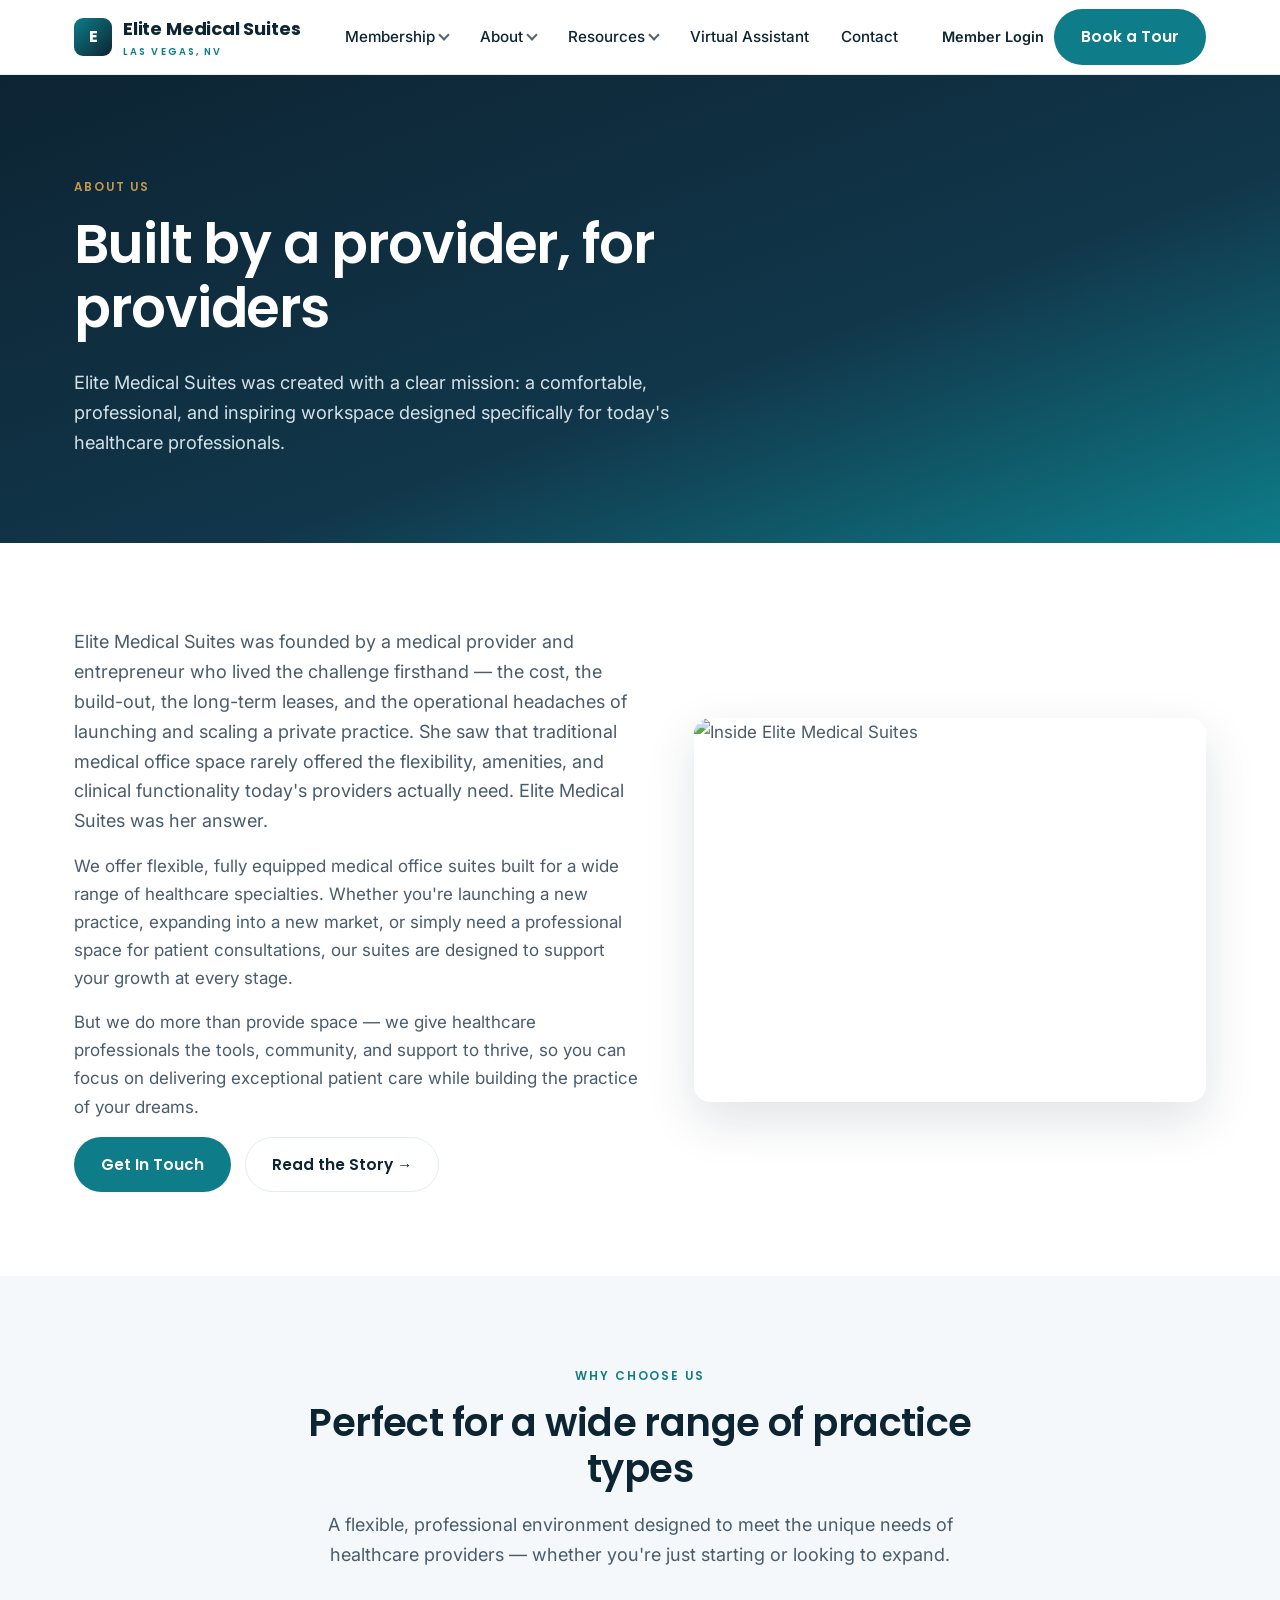
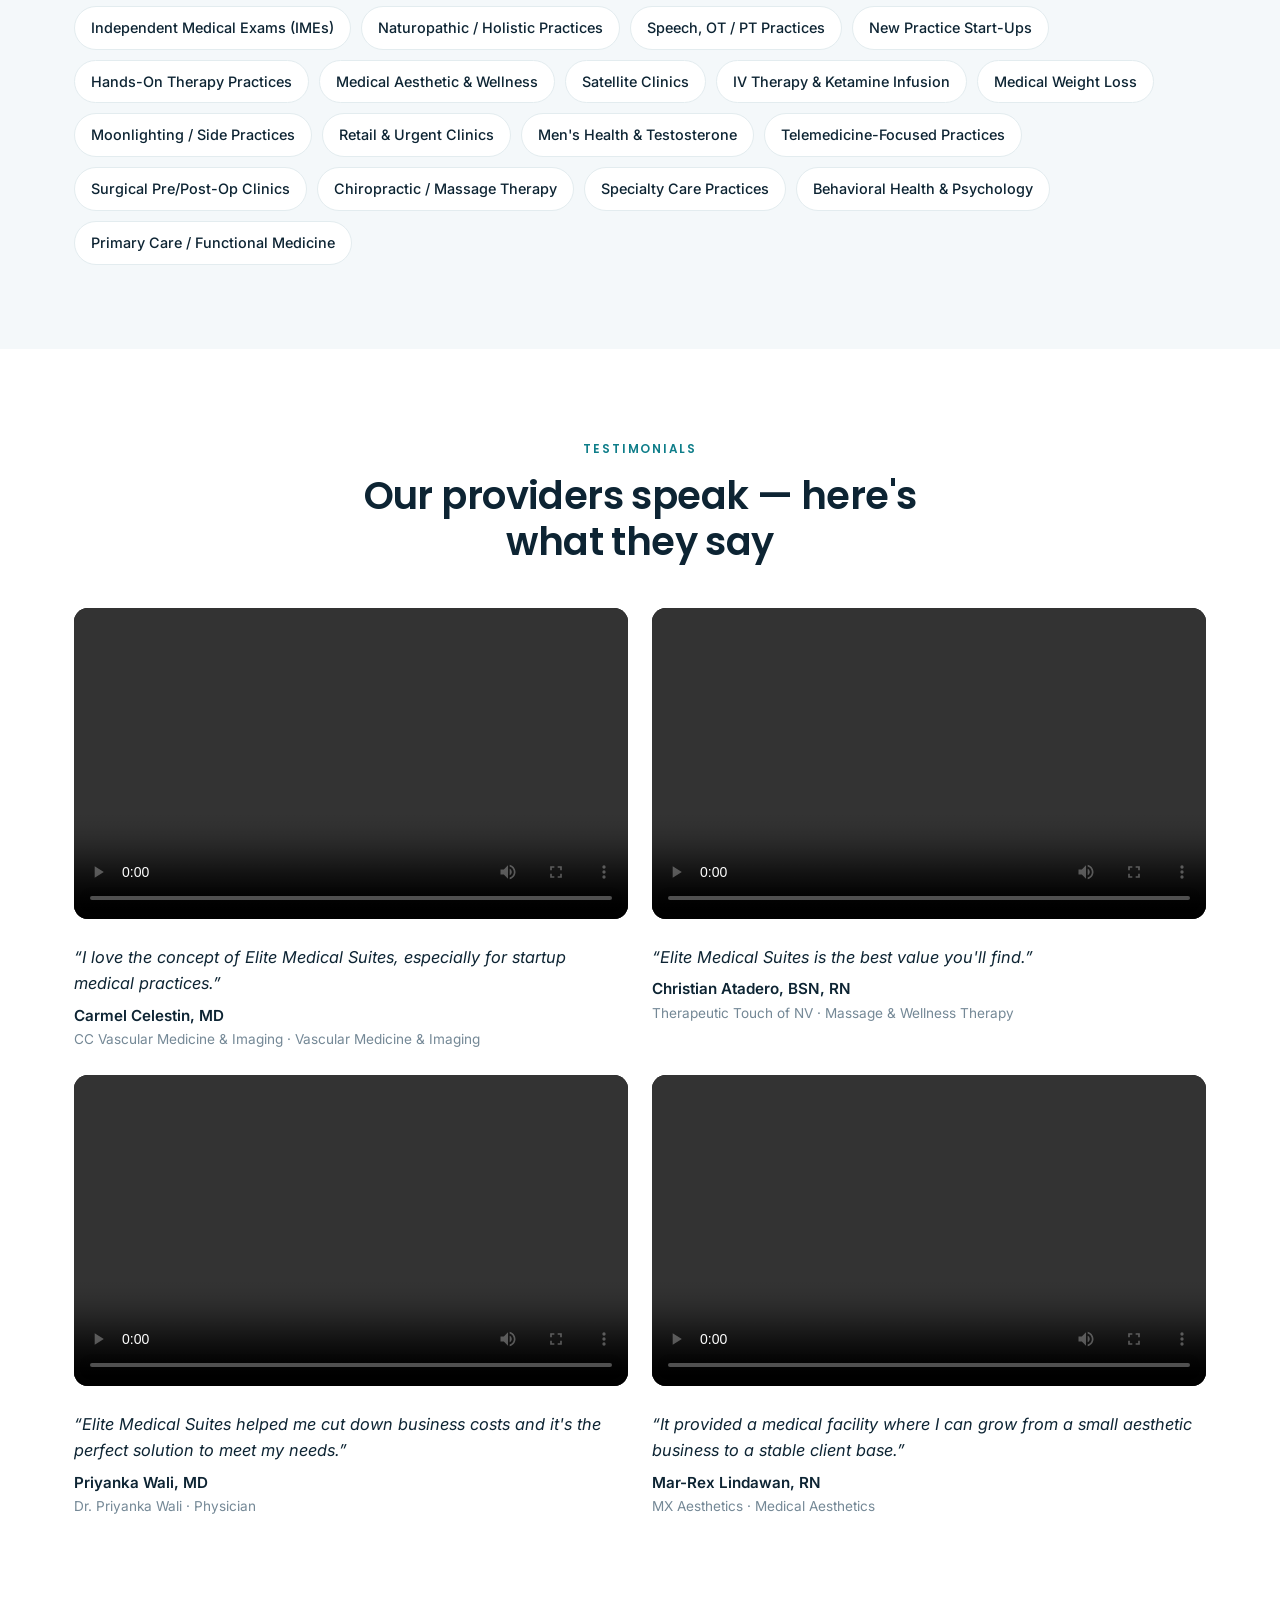
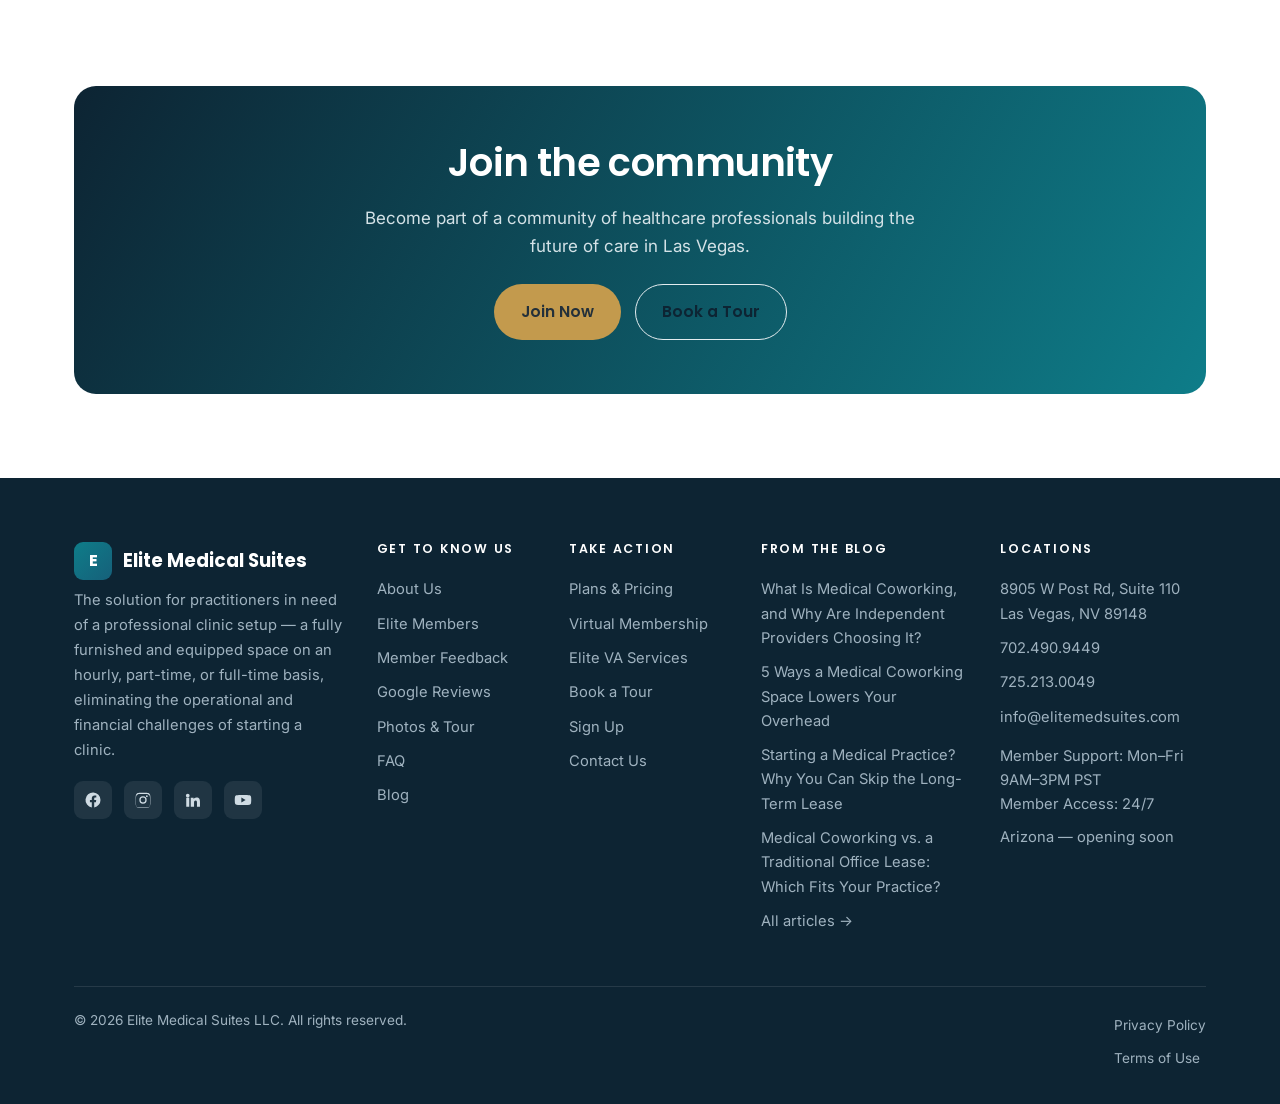
==== about.html @ 9beeb25d "Add files via upload" ====
<!doctype html>
<html lang="en">
<head>
<meta charset="utf-8">
<meta name="viewport" content="width=device-width, initial-scale=1">
<title>About Us — Flexible Medical Office Space in Las Vegas | Elite Medical Suites</title>
<meta name="description" content="Founded by a medical provider, Elite Medical Suites is Nevada&#x27;s first medical coworking space — flexible, fully equipped suites empowering healthcare professionals in Las Vegas.">
<meta name="robots" content="index, follow">
<meta property="og:title" content="About Us — Flexible Medical Office Space in Las Vegas | Elite Medical Suites">
<meta property="og:description" content="Founded by a medical provider, Elite Medical Suites is Nevada&#x27;s first medical coworking space — flexible, fully equipped suites empowering healthcare professionals in Las Vegas.">
<meta property="og:image" content="https://elitemedsuites.com/wp-content/uploads/2024/10/6.jpg">
<meta property="og:type" content="website">
<link rel="preconnect" href="https://fonts.googleapis.com">
<link rel="preconnect" href="https://fonts.gstatic.com" crossorigin>
<link href="https://fonts.googleapis.com/css2?family=Inter:wght@400;500;600&family=Poppins:wght@500;600;700&display=swap" rel="stylesheet">
<link rel="stylesheet" href="styles.css">
</head>
<body>

<header class="site">
 <div class="wrap nav">
  <a class="brand" href="index.html"><span class="mark">E</span><span>Elite Medical Suites<small>LAS VEGAS, NV</small></span></a>
  <ul class="menu">
   <li><span>Membership</span><div class="drop">
     <a href="pricing.html">Plans &amp; Pricing</a><a href="index.html#amenities">Amenities</a>
     <a href="index.html#rooms">Rooms</a><a href="gallery.html">Photos &amp; Tour</a>
     <a href="virtual-membership.html">Virtual Membership</a></div></li>
   <li><span>About</span><div class="drop">
     <a href="about.html">About Us</a><a href="members.html">Elite Members</a>
     <a href="reviews.html">Member Feedback</a><a href="google-reviews.html">Google Reviews</a></div></li>
   <li><span>Resources</span><div class="drop">
     <a href="faq.html">FAQ</a><a href="blog.html">Blog</a></div></li>
   <li><a href="va-services.html">Virtual Assistant</a></li>
   <li><a href="contact.html">Contact</a></li>
  </ul>
  <div class="nav-cta">
   <a class="login" href="https://18404elite.yardikube.com/member/content/login">Member Login</a>
   <a class="btn btn-primary" href="https://calendly.com/elitemedsuites-info/self-guided-tour">Book a Tour</a>
   <button class="burger" aria-label="Menu" onclick="document.getElementById('m').classList.toggle('open')"><span></span><span></span><span></span></button>
  </div>
 </div>
 <div class="mobile wrap" id="m">
  <div class="grp">Membership</div>
  <a href="pricing.html">Plans &amp; Pricing</a><a href="gallery.html">Photos &amp; Tour</a><a href="virtual-membership.html">Virtual Membership</a>
  <div class="grp">About</div>
  <a href="about.html">About Us</a><a href="members.html">Elite Members</a><a href="reviews.html">Member Feedback</a><a href="google-reviews.html">Google Reviews</a>
  <div class="grp">Resources</div>
  <a href="faq.html">FAQ</a><a href="blog.html">Blog</a><a href="va-services.html">Virtual Assistant</a><a href="contact.html">Contact</a>
  <a href="https://18404elite.yardikube.com/member/content/login">Member Login</a>
  <a class="btn btn-primary" href="https://calendly.com/elitemedsuites-info/self-guided-tour">Book a Tour</a>
 </div>
</header>

<main>
<section class="phead"><div class="wrap"><span class="eyebrow">About Us</span><h1>Built by a provider, for providers</h1><p>Elite Medical Suites was created with a clear mission: a comfortable, professional, and inspiring workspace designed specifically for today's healthcare professionals.</p></div></section>
<section class="sec"><div class="wrap split">
 <div>
  <p class="lead">Elite Medical Suites was founded by a medical provider and entrepreneur who lived the challenge firsthand — the cost, the build-out, the long-term leases, and the operational headaches of launching and scaling a private practice. She saw that traditional medical office space rarely offered the flexibility, amenities, and clinical functionality today's providers actually need. Elite Medical Suites was her answer.</p>
  <p>We offer flexible, fully equipped medical office suites built for a wide range of healthcare specialties. Whether you're launching a new practice, expanding into a new market, or simply need a professional space for patient consultations, our suites are designed to support your growth at every stage.</p>
  <p>But we do more than provide space — we give healthcare professionals the tools, community, and support to thrive, so you can focus on delivering exceptional patient care while building the practice of your dreams.</p>
  <div class="btns"><a class="btn btn-primary" href="contact.html">Get In Touch</a><a class="btn btn-ghost" href="blog.html">Read the Story →</a></div>
 </div>
 <img class="media" src="https://elitemedsuites.com/wp-content/uploads/2024/10/3.jpg" alt="Inside Elite Medical Suites">
</div></section>
<section class="sec soft"><div class="wrap">
 <div class="center" style="max-width:680px;margin:0 auto 36px">
  <span class="eyebrow">Why Choose Us</span>
  <h2>Perfect for a wide range of practice types</h2>
  <p class="lead">A flexible, professional environment designed to meet the unique needs of healthcare providers — whether you're just starting or looking to expand.</p>
 </div>
 <div class="taggrid"><div class="t">Independent Medical Exams (IMEs)</div><div class="t">Naturopathic / Holistic Practices</div><div class="t">Speech, OT / PT Practices</div><div class="t">New Practice Start-Ups</div><div class="t">Hands-On Therapy Practices</div><div class="t">Medical Aesthetic & Wellness</div><div class="t">Satellite Clinics</div><div class="t">IV Therapy & Ketamine Infusion</div><div class="t">Medical Weight Loss</div><div class="t">Moonlighting / Side Practices</div><div class="t">Retail & Urgent Clinics</div><div class="t">Men's Health & Testosterone</div><div class="t">Telemedicine-Focused Practices</div><div class="t">Surgical Pre/Post-Op Clinics</div><div class="t">Chiropractic / Massage Therapy</div><div class="t">Specialty Care Practices</div><div class="t">Behavioral Health & Psychology</div><div class="t">Primary Care / Functional Medicine</div></div>
</div></section>
<section class="sec"><div class="wrap">
 <div class="center" style="max-width:640px;margin:0 auto 44px"><span class="eyebrow">Testimonials</span><h2>Our providers speak — here's what they say</h2></div>
 <div class="vids"><div class="vid"><video controls preload="metadata" src="https://elitemedsuites.com/wp-content/uploads/2024/10/VEGAS-VASCULAR-MEDICINEx-EMS-WEBSITE.mp4#t=2"></video><p class="q">“I love the concept of Elite Medical Suites, especially for startup medical practices.”</p><div class="who">Carmel Celestin, MD</div><div class="role">CC Vascular Medicine & Imaging · Vascular Medicine & Imaging</div></div><div class="vid"><video controls preload="metadata" src="https://elitemedsuites.com/wp-content/uploads/2024/10/THERAPEUTIC-TOUCH-OF-NEVADA-X-EMS-WEBSITE.mp4#t=2"></video><p class="q">“Elite Medical Suites is the best value you'll find.”</p><div class="who">Christian Atadero, BSN, RN</div><div class="role">Therapeutic Touch of NV · Massage & Wellness Therapy</div></div><div class="vid"><video controls preload="metadata" src="https://elitemedsuites.com/wp-content/uploads/2024/10/PRIYANKA-WALI-x-EMS-WEBSITE.mp4#t=2"></video><p class="q">“Elite Medical Suites helped me cut down business costs and it's the perfect solution to meet my needs.”</p><div class="who">Priyanka Wali, MD</div><div class="role">Dr. Priyanka Wali · Physician</div></div><div class="vid"><video controls preload="metadata" src="https://elitemedsuites.com/wp-content/uploads/2024/10/MX-AESTHETICS-x-EMS_WEBSITE.mp4#t=2"></video><p class="q">“It provided a medical facility where I can grow from a small aesthetic business to a stable client base.”</p><div class="who">Mar-Rex Lindawan, RN</div><div class="role">MX Aesthetics · Medical Aesthetics</div></div></div>
</div></section>
<section class="sec"><div class="wrap"><div class="ctaband"><h2>Join the community</h2><p>Become part of a community of healthcare professionals building the future of care in Las Vegas.</p><div class="btns" style="justify-content:center"><a class="btn btn-gold" href="https://18404elite.yardikube.com/kubecc/content/#/app/acquireamembership?companyid=226">Join Now</a><a class="btn btn-ghost" href="https://calendly.com/elitemedsuites-info/self-guided-tour">Book a Tour</a></div></div></div></section>

</main>

<footer class="site">
 <div class="wrap">
  <div class="fgrid">
   <div>
    <div class="fbrand"><span class="mark">E</span> Elite Medical Suites</div>
    <p class="blurb">The solution for practitioners in need of a professional clinic setup — a fully furnished and equipped space on an hourly, part-time, or full-time basis, eliminating the operational and financial challenges of starting a clinic.</p>
    <div class="social">
     <a href="https://www.facebook.com/elitemedsuites" aria-label="Facebook"><svg viewBox="0 0 24 24"><path d="M22 12a10 10 0 1 0-11.6 9.9v-7H7.9V12h2.5V9.8c0-2.5 1.5-3.9 3.8-3.9 1.1 0 2.2.2 2.2.2v2.5h-1.2c-1.2 0-1.6.8-1.6 1.5V12h2.7l-.4 2.9h-2.3v7A10 10 0 0 0 22 12z"/></svg></a>
     <a href="https://www.instagram.com/elitemedsuites/?hl=en" aria-label="Instagram"><svg viewBox="0 0 24 24"><path d="M12 2.2c3.2 0 3.6 0 4.9.1 1.2.1 1.8.3 2.2.4.6.2 1 .5 1.4.9.4.4.7.8.9 1.4.1.4.3 1 .4 2.2.1 1.3.1 1.7.1 4.9s0 3.6-.1 4.9c-.1 1.2-.3 1.8-.4 2.2-.2.6-.5 1-.9 1.4-.4.4-.8.7-1.4.9-.4.1-1 .3-2.2.4-1.3.1-1.7.1-4.9.1s-3.6 0-4.9-.1c-1.2-.1-1.8-.3-2.2-.4-.6-.2-1-.5-1.4-.9-.4-.4-.7-.8-.9-1.4-.1-.4-.3-1-.4-2.2C2.2 15.6 2.2 15.2 2.2 12s0-3.6.1-4.9c.1-1.2.3-1.8.4-2.2.2-.6.5-1 .9-1.4.4-.4.8-.7 1.4-.9.4-.1 1-.3 2.2-.4C8.4 2.2 8.8 2.2 12 2.2zm0 1.8c-3.1 0-3.5 0-4.7.1-1.1.1-1.7.2-2.1.4-.5.2-.9.4-1.3.8-.4.4-.6.8-.8 1.3-.2.4-.3 1-.4 2.1-.1 1.2-.1 1.6-.1 4.7s0 3.5.1 4.7c.1 1.1.2 1.7.4 2.1.2.5.4.9.8 1.3.4.4.8.6 1.3.8.4.2 1 .3 2.1.4 1.2.1 1.6.1 4.7.1s3.5 0 4.7-.1c1.1-.1 1.7-.2 2.1-.4.5-.2.9-.4 1.3-.8.4-.4.6-.8.8-1.3.2-.4.3-1 .4-2.1.1-1.2.1-1.6.1-4.7s0-3.5-.1-4.7c-.1-1.1-.2-1.7-.4-2.1-.2-.5-.4-.9-.8-1.3-.4-.4-.8-.6-1.3-.8-.4-.2-1-.3-2.1-.4-1.2-.1-1.6-.1-4.7-.1zm0 3.1a4.9 4.9 0 1 1 0 9.8 4.9 4.9 0 0 1 0-9.8zm0 8.1a3.2 3.2 0 1 0 0-6.4 3.2 3.2 0 0 0 0 6.4zm6.3-8.3a1.15 1.15 0 1 1-2.3 0 1.15 1.15 0 0 1 2.3 0z"/></svg></a>
     <a href="https://www.linkedin.com/company/elite-medical-suites/" aria-label="LinkedIn"><svg viewBox="0 0 24 24"><path d="M4.98 3.5a2.5 2.5 0 1 1 0 5 2.5 2.5 0 0 1 0-5zM3 9h4v12H3zM9 9h3.8v1.7h.1c.5-1 1.8-2 3.7-2 4 0 4.7 2.6 4.7 5.9V21h-4v-5.5c0-1.3 0-3-1.8-3s-2.1 1.4-2.1 2.9V21H9z"/></svg></a>
     <a href="https://www.youtube.com/@EliteMedSuites" aria-label="YouTube"><svg viewBox="0 0 24 24"><path d="M23 12s0-3.2-.4-4.7c-.2-.8-.9-1.5-1.7-1.7C19.4 5.2 12 5.2 12 5.2s-7.4 0-8.9.4c-.8.2-1.5.9-1.7 1.7C1 8.8 1 12 1 12s0 3.2.4 4.7c.2.8.9 1.5 1.7 1.7 1.5.4 8.9.4 8.9.4s7.4 0 8.9-.4c.8-.2 1.5-.9 1.7-1.7.4-1.5.4-4.7.4-4.7zM9.8 15.3V8.7l5.7 3.3z"/></svg></a>
    </div>
   </div>
   <div><h4>Get to Know Us</h4>
    <a href="about.html">About Us</a><a href="members.html">Elite Members</a>
    <a href="reviews.html">Member Feedback</a><a href="google-reviews.html">Google Reviews</a>
    <a href="gallery.html">Photos &amp; Tour</a><a href="faq.html">FAQ</a><a href="blog.html">Blog</a></div>
   <div><h4>Take Action</h4>
    <a href="pricing.html">Plans &amp; Pricing</a><a href="virtual-membership.html">Virtual Membership</a>
    <a href="va-services.html">Elite VA Services</a><a href="https://calendly.com/elitemedsuites-info/self-guided-tour">Book a Tour</a>
    <a href="https://18404elite.yardikube.com/kubecc/content/#/app/acquireamembership?companyid=226">Sign Up</a><a href="contact.html">Contact Us</a></div>
   <div><h4>From the Blog</h4>
    <a href="blog.html">What Is Medical Coworking, and Why Are Independent Providers Choosing It?</a>
    <a href="blog.html">5 Ways a Medical Coworking Space Lowers Your Overhead</a>
    <a href="blog.html">Starting a Medical Practice? Why You Can Skip the Long-Term Lease</a>
    <a href="blog.html">Medical Coworking vs. a Traditional Office Lease: Which Fits Your Practice?</a>
    <a href="blog.html">All articles →</a></div>
   <div><h4>Locations</h4>
    <a href="https://www.google.com/maps/place/Elite+Medical+Suites/@36.0734522,-115.2866218,17z/">8905 W Post Rd, Suite 110 Las Vegas, NV 89148</a>
    <a href="tel:7024909449">702.490.9449</a><a href="tel:7252130049">725.213.0049</a>
    <a href="mailto:info@elitemedsuites.com">info@elitemedsuites.com</a>
    <p style="margin:10px 0 0">Member Support: Mon–Fri 9AM–3PM PST<br>Member Access: 24/7</p>
    <p style="margin:8px 0 0">Arizona — opening soon</p></div>
  </div>
  <div class="fbot">
   <span>© 2026 Elite Medical Suites LLC. All rights reserved.</span>
   <span><a href="privacy-policy.html">Privacy Policy</a><a href="terms.html">Terms of Use</a></span>
  </div>
 </div>
</footer>

</body>
</html>
---- styles.css ----
:root{
  --bg:#ffffff; --soft:#f4f8fa; --soft2:#eaf2f4;
  --ink:#102a3c; --head:#0d2433; --body:#4a5c6b; --muted:#748896;
  --line:#e3ecef;
  --primary:#0e7d89; --primary-d:#0a5d66; --primary-l:#e3f2f3;
  --navy:#0d2433; --gold:#c39a4d;
  --radius:16px; --radius-s:10px; --shadow:0 10px 30px rgba(13,36,51,.08);
  --shadow-l:0 18px 50px rgba(13,36,51,.13); --max:1180px;
}
*{box-sizing:border-box}
html{scroll-behavior:smooth}
body{margin:0;font-family:'Inter',-apple-system,BlinkMacSystemFont,'Segoe UI',sans-serif;
  color:var(--body);background:var(--bg);line-height:1.65;-webkit-font-smoothing:antialiased;font-size:17px}
h1,h2,h3,h4{font-family:'Poppins',sans-serif;color:var(--head);line-height:1.18;margin:0 0 .5em;font-weight:600}
h1{font-size:clamp(2.1rem,4.6vw,3.4rem);letter-spacing:-.02em}
h2{font-size:clamp(1.7rem,3.2vw,2.4rem);letter-spacing:-.015em}
h3{font-size:1.22rem}
p{margin:0 0 1rem}
a{color:var(--primary);text-decoration:none}
a:hover{color:var(--primary-d)}
img{max-width:100%;display:block}
.wrap{max-width:var(--max);margin:0 auto;padding:0 24px}
.sec{padding:84px 0}
.sec-sm{padding:56px 0}
.soft{background:var(--soft)}
.navy{background:var(--navy);color:#cdd9e1}
.navy h1,.navy h2,.navy h3{color:#fff}
.center{text-align:center}
.eyebrow{display:inline-block;font-family:'Poppins',sans-serif;font-weight:600;font-size:.74rem;
  letter-spacing:.16em;text-transform:uppercase;color:var(--primary);margin-bottom:14px}
.navy .eyebrow{color:var(--gold)}
.lead{font-size:1.13rem;max-width:680px}
.center .lead{margin-left:auto;margin-right:auto}
.muted{color:var(--body);opacity:.85}
/* buttons */
.btn{display:inline-flex;align-items:center;justify-content:center;gap:.5em;
  font-family:'Poppins',sans-serif;font-weight:600;font-size:.96rem;
  padding:14px 26px;border-radius:999px;border:1.6px solid transparent;cursor:pointer;
  transition:.18s ease;white-space:nowrap}
.btn-primary{background:var(--primary);color:#fff}
.btn-primary:hover{background:var(--primary-d);color:#fff;transform:translateY(-1px)}
.btn-ghost{background:transparent;color:var(--head);border-color:var(--line)}
.btn-ghost:hover{border-color:var(--primary);color:var(--primary)}
.navy .btn-ghost{color:#fff;border-color:rgba(255,255,255,.3)}
.navy .btn-ghost:hover{border-color:#fff;background:rgba(255,255,255,.08);color:#fff}
.btn-gold{background:var(--gold);color:#23303a}
.btn-gold:hover{background:#b0883c;color:#23303a;transform:translateY(-1px)}
.btns{display:flex;flex-wrap:wrap;gap:14px}
.center .btns{justify-content:center}
/* header */
header.site{position:sticky;top:0;z-index:50;background:rgba(255,255,255,.94);
  backdrop-filter:blur(10px);border-bottom:1px solid var(--line)}
.nav{display:flex;align-items:center;justify-content:space-between;height:74px;gap:18px}
.brand{display:flex;align-items:center;gap:11px;font-family:'Poppins',sans-serif;font-weight:700;
  color:var(--navy);font-size:1.13rem;letter-spacing:-.01em}
.brand .mark{width:38px;height:38px;border-radius:9px;background:linear-gradient(135deg,var(--primary),var(--navy));
  color:#fff;display:flex;align-items:center;justify-content:center;font-size:1rem;font-weight:700;flex:0 0 auto}
.brand small{display:block;font-size:.6rem;letter-spacing:.22em;color:var(--primary);font-weight:600}
.menu{display:flex;align-items:center;gap:4px;list-style:none;margin:0;padding:0}
.menu>li{position:relative}
.menu>li>a,.menu>li>span{display:flex;align-items:center;gap:5px;padding:10px 14px;border-radius:8px;
  font-weight:500;font-size:.95rem;color:var(--head);cursor:pointer}
.menu>li>a:hover,.menu>li:hover>span{color:var(--primary);background:var(--primary-l)}
.menu>li>span::after{content:"";width:6px;height:6px;border-right:2px solid currentColor;
  border-bottom:2px solid currentColor;transform:rotate(45deg);margin-top:-3px;opacity:.7}
.drop{position:absolute;top:calc(100% + 8px);left:0;min-width:230px;background:#fff;
  border:1px solid var(--line);border-radius:14px;box-shadow:var(--shadow-l);padding:8px;
  opacity:0;visibility:hidden;transform:translateY(8px);transition:.16s ease}
.menu>li:hover .drop{opacity:1;visibility:visible;transform:translateY(0)}
.drop a{display:block;padding:10px 14px;border-radius:9px;color:var(--head);font-size:.93rem}
.drop a:hover{background:var(--soft);color:var(--primary)}
.nav-cta{display:flex;align-items:center;gap:10px}
.nav-cta .login{font-size:.9rem;font-weight:600;color:var(--head)}
.nav-cta .login:hover{color:var(--primary)}
.burger{display:none;flex-direction:column;gap:5px;background:none;border:0;cursor:pointer;padding:8px}
.burger span{width:24px;height:2px;background:var(--head);border-radius:2px;transition:.2s}
@media(max-width:980px){
  .menu,.nav-cta .login,.nav-cta .btn-ghost{display:none}
  .burger{display:flex}
}
/* mobile panel */
.mobile{display:none;border-top:1px solid var(--line);background:#fff;padding:14px 24px 26px}
.mobile.open{display:block}
.mobile a{display:block;padding:11px 4px;color:var(--head);font-weight:500;border-bottom:1px solid var(--line)}
.mobile .grp{font-family:'Poppins';font-size:.72rem;letter-spacing:.14em;text-transform:uppercase;
  color:var(--primary);margin-top:16px;font-weight:600}
.mobile .btn{margin-top:18px;width:100%}
/* hero */
.hero{position:relative;color:#fff;overflow:hidden}
.hero-bg{position:absolute;inset:0;z-index:0}
.hero-bg img{width:100%;height:100%;object-fit:cover}
.hero-bg::after{content:"";position:absolute;inset:0;
  background:linear-gradient(110deg,rgba(13,36,51,.92) 0%,rgba(13,36,51,.74) 45%,rgba(14,125,137,.55) 100%)}
.hero-in{position:relative;z-index:1;padding:120px 0 110px;max-width:720px}
.hero h1{color:#fff}
.hero p{color:#dbe6ec;font-size:1.18rem;max-width:600px}
.hero .eyebrow{color:var(--gold)}
.hero .tag{display:inline-block;font-size:.95rem;color:#cfe0e4;margin-top:22px}
.hero .tag a{color:#fff;font-weight:600}
/* page header (interior) */
.phead{background:linear-gradient(160deg,#0d2433,#11364a 60%,#0e7d89);color:#fff;padding:96px 0 70px;position:relative}
.phead .eyebrow{color:var(--gold)}
.phead h1{color:#fff;max-width:760px}
.phead p{color:#d4e2e7;font-size:1.14rem;max-width:640px}
/* featured strip */
.featured{border-bottom:1px solid var(--line);background:#fff;padding:26px 0}
.featured .row{display:flex;align-items:center;gap:30px;flex-wrap:wrap;justify-content:center}
.featured .lbl{font-family:'Poppins';font-size:.72rem;letter-spacing:.16em;text-transform:uppercase;color:var(--muted);font-weight:600}
.featured a{color:var(--body);font-weight:600;font-size:.92rem;opacity:.7;display:flex;align-items:center;gap:7px}
.featured a:hover{opacity:1;color:var(--primary)}
.featured img{width:18px;height:18px;border-radius:4px}
/* grids */
.grid{display:grid;gap:24px}
.g2{grid-template-columns:repeat(2,1fr)}
.g3{grid-template-columns:repeat(3,1fr)}
.g4{grid-template-columns:repeat(4,1fr)}
@media(max-width:900px){.g3,.g4{grid-template-columns:repeat(2,1fr)}}
@media(max-width:620px){.g2,.g3,.g4{grid-template-columns:1fr}}
.split{display:grid;grid-template-columns:1.05fr .95fr;gap:54px;align-items:center}
@media(max-width:860px){.split{grid-template-columns:1fr;gap:32px}}
.split img.media{border-radius:var(--radius);box-shadow:var(--shadow-l);width:100%;aspect-ratio:4/3;object-fit:cover}
/* cards */
.card{background:#fff;border:1px solid var(--line);border-radius:var(--radius);padding:26px;transition:.2s}
.card:hover{box-shadow:var(--shadow);transform:translateY(-2px)}
.icard .ic{width:48px;height:48px;border-radius:12px;background:var(--primary-l);color:var(--primary);
  display:flex;align-items:center;justify-content:center;margin-bottom:16px}
.icard h3{font-size:1.06rem;margin-bottom:6px}
.icard p{font-size:.96rem;margin:0}
/* checklist */
ul.checks{list-style:none;margin:18px 0;padding:0;display:grid;gap:12px}
ul.checks li{position:relative;padding-left:32px;color:var(--body)}
ul.checks li::before{content:"";position:absolute;left:0;top:3px;width:20px;height:20px;border-radius:50%;
  background:var(--primary-l)}
ul.checks li::after{content:"";position:absolute;left:7px;top:8px;width:5px;height:9px;
  border-right:2px solid var(--primary);border-bottom:2px solid var(--primary);transform:rotate(45deg)}
/* rooms */
.room img{width:100%;aspect-ratio:3/2;object-fit:cover;border-radius:12px;margin-bottom:16px}
.room ul{list-style:none;padding:0;margin:12px 0 0}
.room ul li{padding-left:20px;position:relative;font-size:.93rem;margin-bottom:6px}
.room ul li::before{content:"";position:absolute;left:0;top:9px;width:7px;height:7px;border-radius:50%;background:var(--primary)}
/* pricing */
.plans{display:grid;grid-template-columns:repeat(3,1fr);gap:22px;align-items:stretch}
@media(max-width:900px){.plans{grid-template-columns:repeat(2,1fr)}}
@media(max-width:620px){.plans{grid-template-columns:1fr}}
.plan{background:#fff;border:1px solid var(--line);border-radius:var(--radius);padding:30px 26px;
  display:flex;flex-direction:column;position:relative}
.plan.feat{border-color:var(--primary);box-shadow:var(--shadow-l)}
.plan .badge{position:absolute;top:-12px;left:26px;background:var(--primary);color:#fff;
  font-family:'Poppins';font-size:.68rem;letter-spacing:.12em;text-transform:uppercase;font-weight:600;
  padding:5px 13px;border-radius:999px}
.plan.best .badge{background:var(--gold);color:#23303a}
.plan .pname{font-family:'Poppins';font-weight:700;font-size:1.3rem;color:var(--head);margin-bottom:2px}
.plan .ptier{font-size:.86rem;color:var(--primary);font-weight:600;margin-bottom:14px}
.plan .price{font-family:'Poppins';font-size:2.05rem;font-weight:700;color:var(--head);line-height:1}
.plan .price span{font-size:.9rem;font-weight:500;color:var(--muted)}
.plan .pnote{font-size:.82rem;color:var(--muted);margin:6px 0 0}
.plan .pbest{font-size:.9rem;color:var(--body);margin:14px 0 4px;min-height:42px}
.plan ul.checks{margin:8px 0 18px;flex:1}
.plan ul.checks li{font-size:.9rem}
.plan .quote{font-style:italic;color:var(--primary-d);font-size:.9rem;margin-bottom:16px}
/* steps */
.steps{counter-reset:s;display:grid;grid-template-columns:repeat(4,1fr);gap:24px}
@media(max-width:820px){.steps{grid-template-columns:repeat(2,1fr)}}
@media(max-width:480px){.steps{grid-template-columns:1fr}}
.step .n{width:46px;height:46px;border-radius:50%;background:var(--navy);color:#fff;font-family:'Poppins';
  font-weight:700;display:flex;align-items:center;justify-content:center;margin-bottom:16px}
.step h3{font-size:1.05rem}
.step p{font-size:.95rem;margin:0}
/* stats */
.stats{display:grid;grid-template-columns:repeat(6,1fr);gap:20px;text-align:center}
@media(max-width:820px){.stats{grid-template-columns:repeat(3,1fr)}}
@media(max-width:480px){.stats{grid-template-columns:repeat(2,1fr)}}
.stat .num{font-family:'Poppins';font-weight:700;font-size:2.2rem;color:#fff;line-height:1}
.stat .lbl{font-size:.86rem;color:#aebec9;margin-top:8px}
/* testimonials video */
.vids{display:grid;grid-template-columns:repeat(2,1fr);gap:24px}
@media(max-width:760px){.vids{grid-template-columns:1fr}}
.vid video{width:100%;border-radius:14px;background:#000;aspect-ratio:16/9;object-fit:cover}
.vid .q{font-style:italic;color:var(--head);margin:16px 0 6px;font-size:1.02rem}
.vid .who{font-weight:600;color:var(--head);font-size:.95rem}
.vid .role{font-size:.85rem;color:var(--muted)}
/* quote cards */
.quotecard{background:#fff;border:1px solid var(--line);border-radius:var(--radius);padding:28px}
.quotecard .stars{color:var(--gold);letter-spacing:2px;margin-bottom:10px}
.quotecard blockquote{margin:0 0 16px;font-size:.98rem;color:var(--body)}
.quotecard .who{display:flex;align-items:center;gap:12px}
.avatar{width:46px;height:46px;border-radius:50%;background:var(--primary);color:#fff;font-family:'Poppins';
  font-weight:600;display:flex;align-items:center;justify-content:center;font-size:1rem;flex:0 0 auto}
.quotecard .who b{display:block;color:var(--head);font-size:.95rem}
.quotecard .who span{font-size:.83rem;color:var(--muted)}
/* members */
.mcard{text-align:center}
.mcard .logo{height:88px;display:flex;align-items:center;justify-content:center;margin-bottom:16px}
.mcard .logo img{max-height:88px;width:auto;object-fit:contain}
.mcard h3{font-size:1.02rem;margin-bottom:4px}
.mcard .person{font-size:.9rem;color:var(--body);margin-bottom:10px}
.mcard .det{font-size:.85rem;color:var(--muted);margin:2px 0}
.mcard .vw{margin-top:12px;font-weight:600;font-size:.88rem}
/* gallery */
.gal{columns:4;column-gap:14px}
@media(max-width:1000px){.gal{columns:3}}
@media(max-width:680px){.gal{columns:2}}
.gal img{width:100%;border-radius:10px;margin-bottom:14px;break-inside:avoid;box-shadow:var(--shadow)}
.embed{position:relative;padding-bottom:56.25%;height:0;border-radius:14px;overflow:hidden;box-shadow:var(--shadow-l)}
.embed iframe{position:absolute;inset:0;width:100%;height:100%;border:0}
/* amenities tag grid */
.amen{display:grid;grid-template-columns:repeat(3,1fr);gap:16px}
@media(max-width:820px){.amen{grid-template-columns:repeat(2,1fr)}}
@media(max-width:520px){.amen{grid-template-columns:1fr}}
.amen .a{display:flex;gap:13px;align-items:flex-start;background:#fff;border:1px solid var(--line);
  border-radius:12px;padding:16px}
.amen .a .dot{width:34px;height:34px;border-radius:9px;background:var(--primary-l);flex:0 0 auto;
  display:flex;align-items:center;justify-content:center;color:var(--primary)}
.amen .a b{display:block;color:var(--head);font-size:.95rem;font-family:'Poppins';font-weight:600}
.amen .a span{font-size:.84rem;color:var(--muted)}
/* faq */
.faq details{background:#fff;border:1px solid var(--line);border-radius:12px;margin-bottom:12px;overflow:hidden}
.faq summary{list-style:none;cursor:pointer;padding:20px 24px;font-family:'Poppins';font-weight:600;
  color:var(--head);display:flex;justify-content:space-between;align-items:center;gap:16px}
.faq summary::-webkit-details-marker{display:none}
.faq summary::after{content:"+";font-size:1.4rem;color:var(--primary);font-weight:400}
.faq details[open] summary::after{content:"\2013"}
.faq details[open] summary{border-bottom:1px solid var(--line)}
.faq .ans{padding:18px 24px 22px;font-size:.97rem}
.faq .ans p{margin:0}
/* tags */
.taggrid{display:flex;flex-wrap:wrap;gap:10px}
.taggrid .t{background:#fff;border:1px solid var(--line);border-radius:999px;padding:9px 16px;font-size:.9rem;
  color:var(--head);font-weight:500}
/* cta band */
.ctaband{background:linear-gradient(120deg,#0d2433,#0e7d89);color:#fff;border-radius:22px;padding:54px 44px;text-align:center}
.ctaband h2{color:#fff}
.ctaband p{color:#d4e2e7;max-width:560px;margin:0 auto 24px}
/* legal / prose */
.prose{max-width:760px;margin:0 auto}
.prose h2{font-size:1.3rem;margin-top:34px}
.prose p,.prose li{font-size:1rem}
/* form */
.form{background:#fff;border:1px solid var(--line);border-radius:var(--radius);padding:32px;box-shadow:var(--shadow)}
.form .frow{display:grid;grid-template-columns:1fr 1fr;gap:16px}
@media(max-width:560px){.form .frow{grid-template-columns:1fr}}
.form label{display:block;font-size:.85rem;font-weight:600;color:var(--head);margin:14px 0 6px;font-family:'Poppins'}
.form input,.form select,.form textarea{width:100%;padding:12px 14px;border:1px solid var(--line);
  border-radius:10px;font:inherit;font-size:.95rem;color:var(--head);background:var(--soft)}
.form input:focus,.form select:focus,.form textarea:focus{outline:2px solid var(--primary-l);border-color:var(--primary)}
.form .consent{font-size:.78rem;color:var(--muted);margin:16px 0}
/* footer */
footer.site{background:var(--navy);color:#9fb2bf;padding:64px 0 30px;font-size:.92rem}
footer.site h4{color:#fff;font-size:.78rem;letter-spacing:.14em;text-transform:uppercase;margin-bottom:16px;font-family:'Poppins'}
.fgrid{display:grid;grid-template-columns:1.7fr 1fr 1fr 1.3fr 1.3fr;gap:34px}
@media(max-width:900px){.fgrid{grid-template-columns:1fr 1fr}}
@media(max-width:560px){.fgrid{grid-template-columns:1fr}}
footer.site a{color:#9fb2bf;display:block;padding:5px 0}
footer.site a:hover{color:#fff}
footer .blurb{max-width:320px;line-height:1.7}
footer .social{display:flex;gap:12px;margin-top:18px}
footer .social a{width:38px;height:38px;border-radius:9px;background:rgba(255,255,255,.08);
  display:flex;align-items:center;justify-content:center;padding:0}
footer .social a:hover{background:var(--primary)}
footer .social svg{width:18px;height:18px;fill:#cfdbe3}
.fbrand{display:flex;align-items:center;gap:11px;color:#fff;font-family:'Poppins';font-weight:700;font-size:1.15rem;margin-bottom:8px}
.fbrand .mark{width:38px;height:38px;border-radius:9px;background:linear-gradient(135deg,var(--primary),#16607a);
  display:flex;align-items:center;justify-content:center;font-size:1rem}
.fbot{border-top:1px solid rgba(255,255,255,.1);margin-top:48px;padding-top:22px;display:flex;
  justify-content:space-between;flex-wrap:wrap;gap:12px;font-size:.85rem}
.fbot a{display:inline;padding:0;margin-left:18px}
.note{font-size:.84rem;color:var(--muted)}
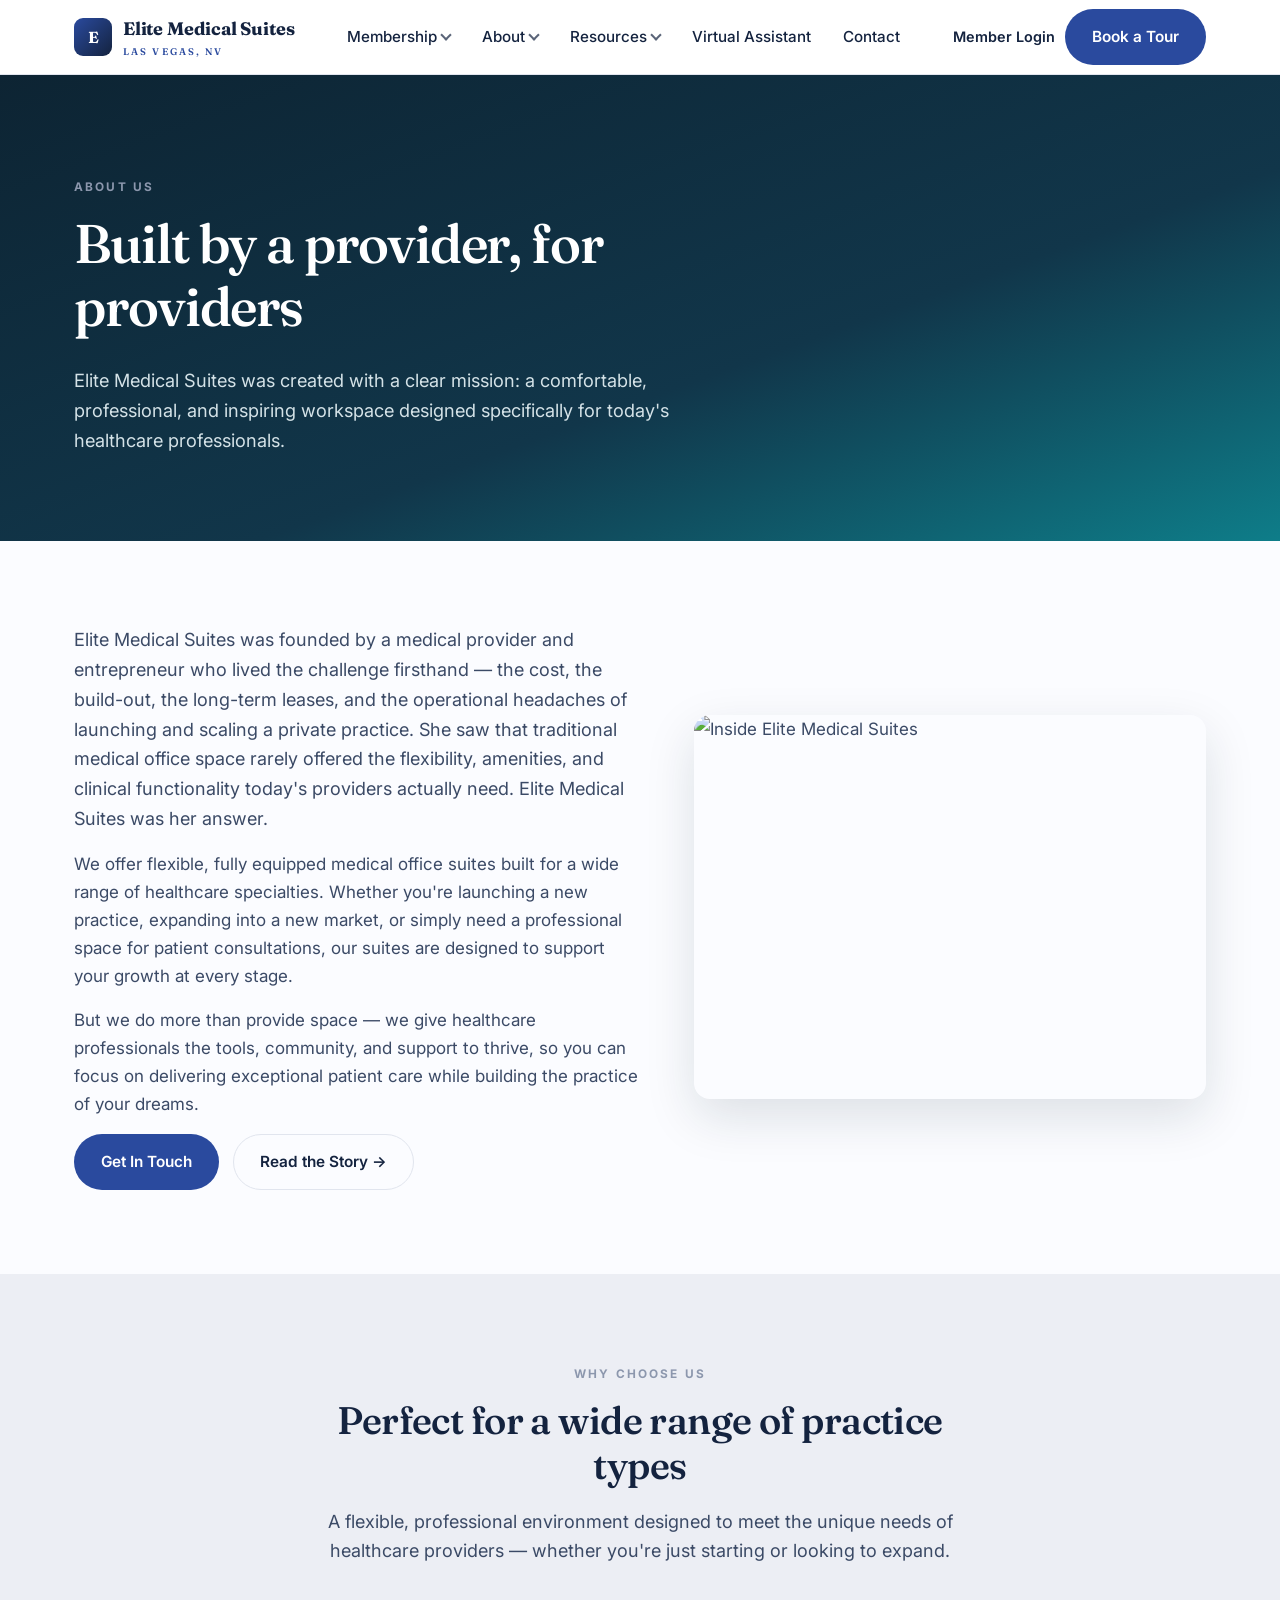
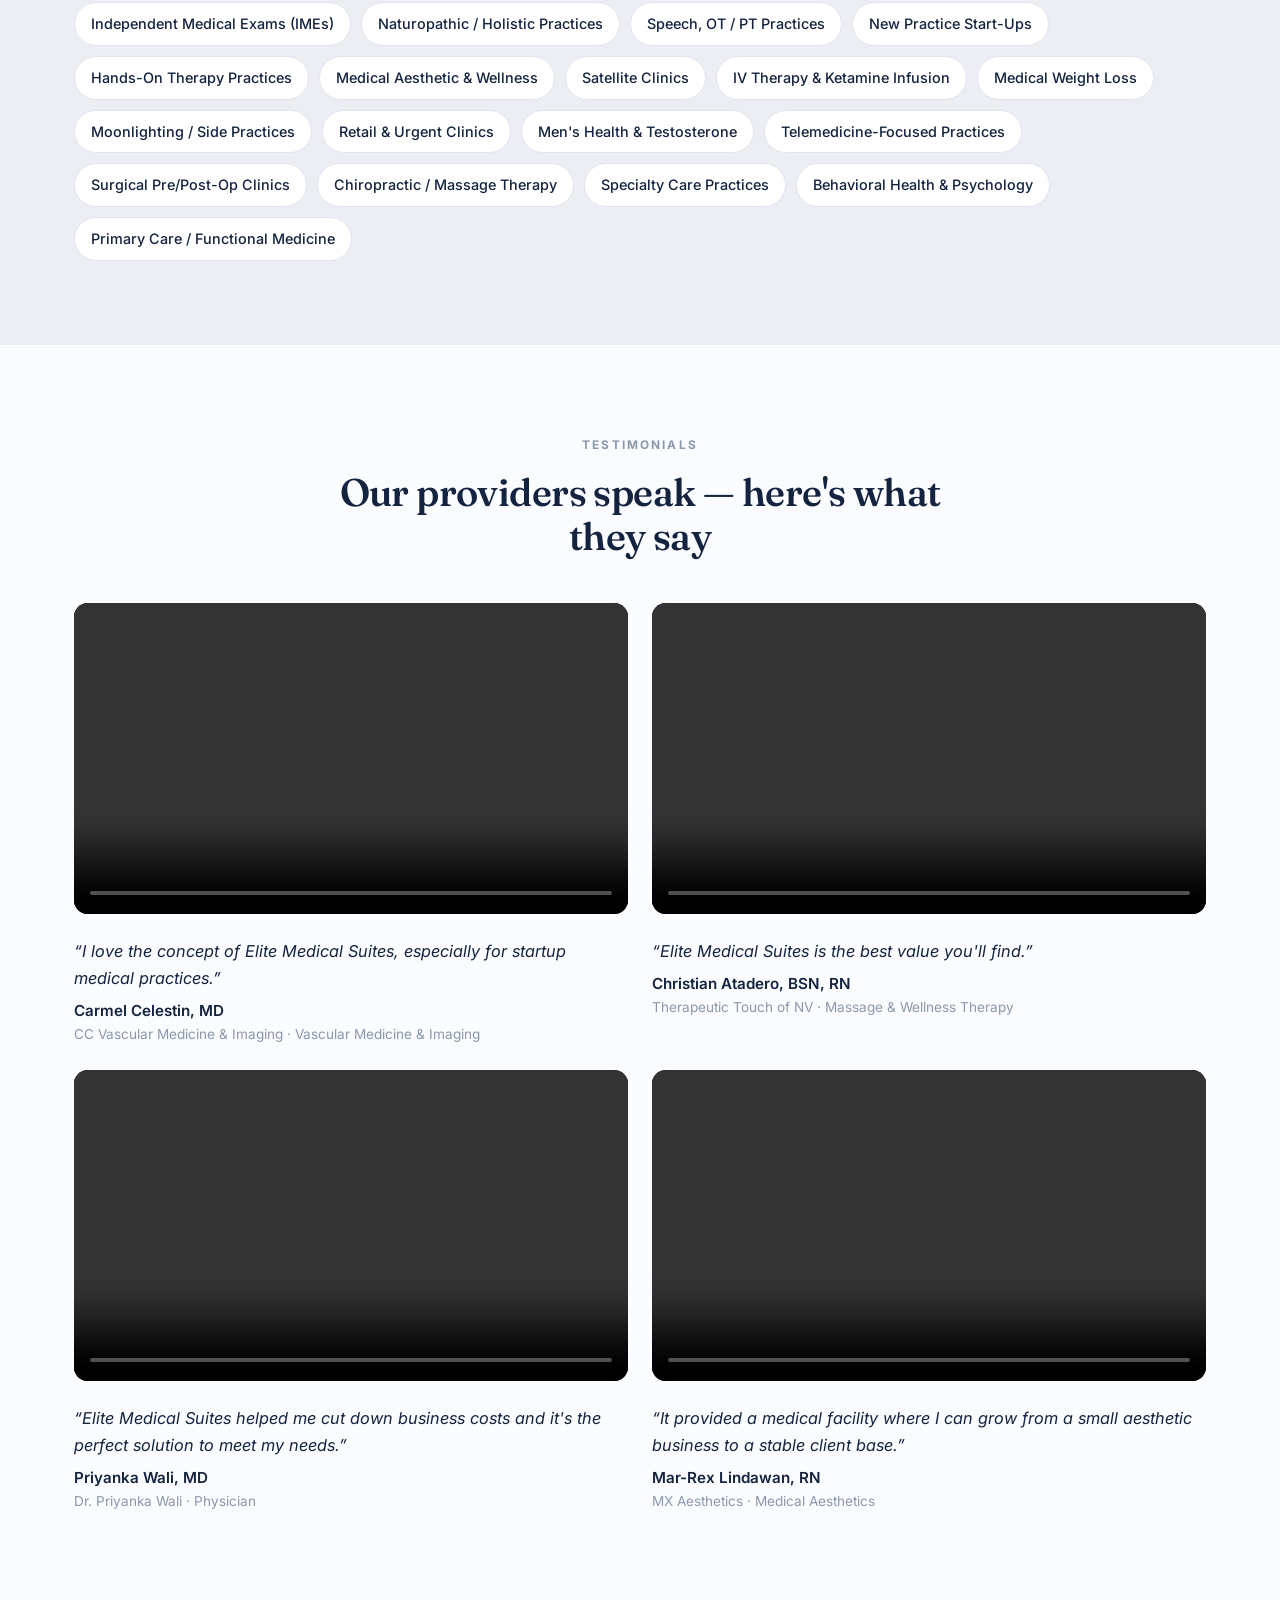
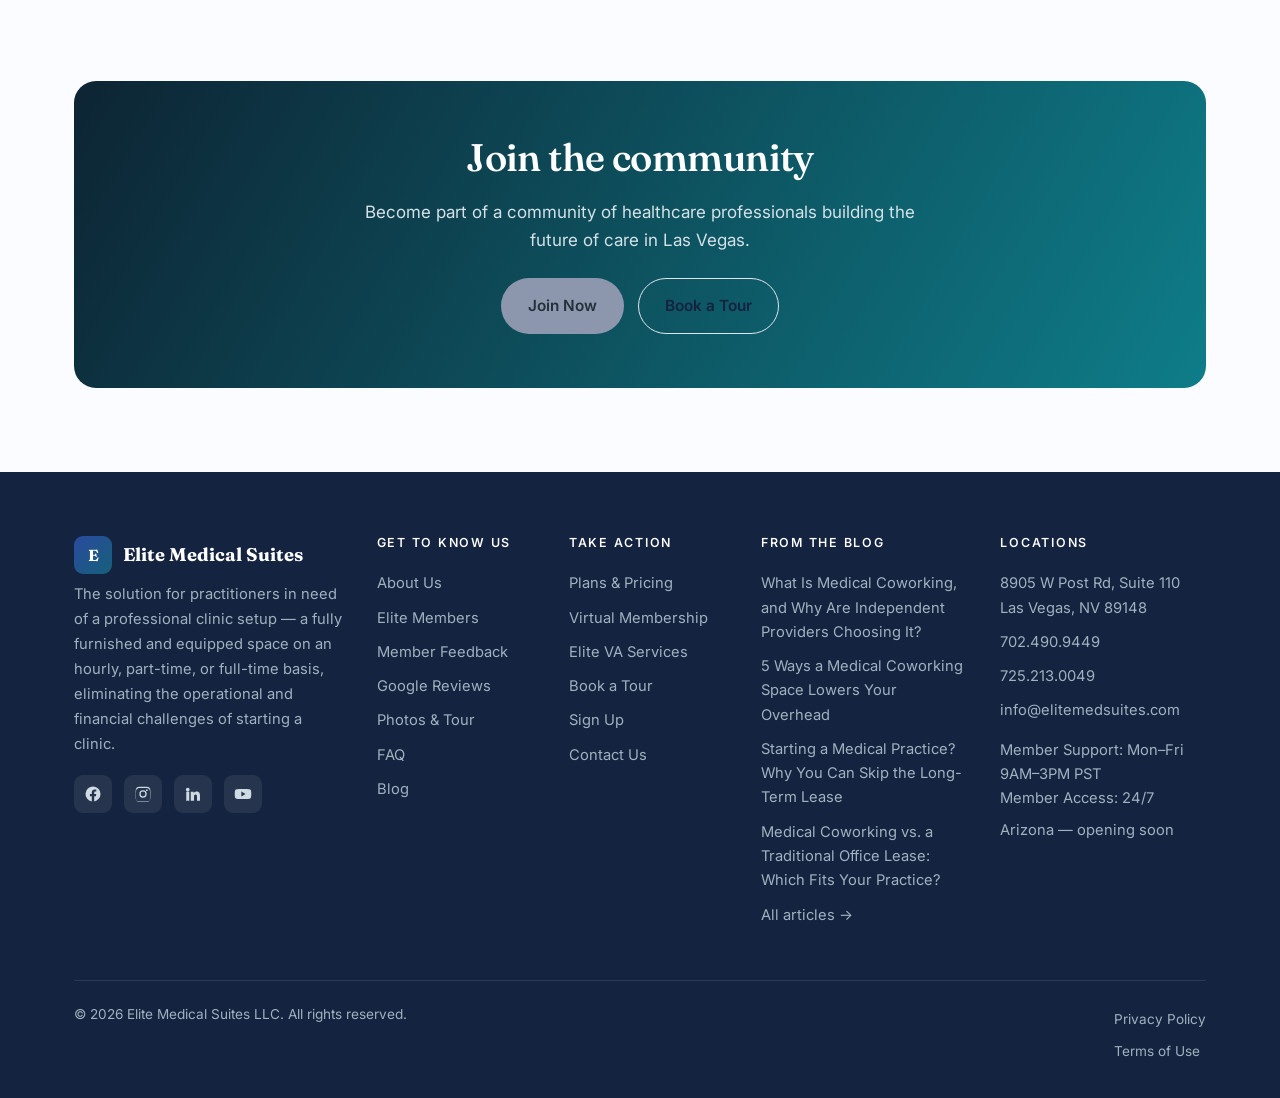
==== commit 93844051: "Add files via upload" ====
--- a/about.html
+++ b/about.html
@@ -12,7 +12,7 @@
 <meta property="og:type" content="website">
 <link rel="preconnect" href="https://fonts.googleapis.com">
 <link rel="preconnect" href="https://fonts.gstatic.com" crossorigin>
-<link href="https://fonts.googleapis.com/css2?family=Inter:wght@400;500;600&family=Poppins:wght@500;600;700&display=swap" rel="stylesheet">
+<link href="https://fonts.googleapis.com/css2?family=Fraunces:opsz,wght@9..144,400..600&family=Inter:wght@400;500;600;700&display=swap" rel="stylesheet">
 <link rel="stylesheet" href="styles.css">
 </head>
 <body>
--- a/styles.css
+++ b/styles.css
@@ -1,10 +1,10 @@
 
 :root{
-  --bg:#ffffff; --soft:#f4f8fa; --soft2:#eaf2f4;
-  --ink:#102a3c; --head:#0d2433; --body:#4a5c6b; --muted:#748896;
-  --line:#e3ecef;
-  --primary:#0e7d89; --primary-d:#0a5d66; --primary-l:#e3f2f3;
-  --navy:#0d2433; --gold:#c39a4d;
+  --bg:#fbfcff; --soft:#eceef4; --soft2:#e3e7f0;
+  --ink:#14233f; --head:#14233f; --body:#3b4a66; --muted:#8c97ad;
+  --line:#e1e5ee;
+  --primary:#2a4a9e; --primary-d:#1f3a80; --primary-l:#e7ecf7;
+  --navy:#14233f; --gold:#8c97ad;
   --radius:16px; --radius-s:10px; --shadow:0 10px 30px rgba(13,36,51,.08);
   --shadow-l:0 18px 50px rgba(13,36,51,.13); --max:1180px;
 }
@@ -12,7 +12,8 @@
 html{scroll-behavior:smooth}
 body{margin:0;font-family:'Inter',-apple-system,BlinkMacSystemFont,'Segoe UI',sans-serif;
   color:var(--body);background:var(--bg);line-height:1.65;-webkit-font-smoothing:antialiased;font-size:17px}
-h1,h2,h3,h4{font-family:'Poppins',sans-serif;color:var(--head);line-height:1.18;margin:0 0 .5em;font-weight:600}
+h1,h2,h3,h4{font-family:'Fraunces','Georgia',serif;color:var(--head);line-height:1.16;margin:0 0 .5em;font-weight:560}
+.brand,.fbrand,.plan .pname,.plan .price,.stat .num{font-family:'Fraunces','Georgia',serif !important}
 h1{font-size:clamp(2.1rem,4.6vw,3.4rem);letter-spacing:-.02em}
 h2{font-size:clamp(1.7rem,3.2vw,2.4rem);letter-spacing:-.015em}
 h3{font-size:1.22rem}
@@ -27,15 +28,15 @@
 .navy{background:var(--navy);color:#cdd9e1}
 .navy h1,.navy h2,.navy h3{color:#fff}
 .center{text-align:center}
-.eyebrow{display:inline-block;font-family:'Poppins',sans-serif;font-weight:600;font-size:.74rem;
-  letter-spacing:.16em;text-transform:uppercase;color:var(--primary);margin-bottom:14px}
+.eyebrow{display:inline-block;font-family:'Inter',sans-serif;font-weight:700;font-size:.74rem;
+  letter-spacing:.18em;text-transform:uppercase;color:var(--gold);margin-bottom:14px}
 .navy .eyebrow{color:var(--gold)}
 .lead{font-size:1.13rem;max-width:680px}
 .center .lead{margin-left:auto;margin-right:auto}
 .muted{color:var(--body);opacity:.85}
 /* buttons */
 .btn{display:inline-flex;align-items:center;justify-content:center;gap:.5em;
-  font-family:'Poppins',sans-serif;font-weight:600;font-size:.96rem;
+  font-family:'Inter',sans-serif;font-weight:600;font-size:.96rem;
   padding:14px 26px;border-radius:999px;border:1.6px solid transparent;cursor:pointer;
   transition:.18s ease;white-space:nowrap}
 .btn-primary{background:var(--primary);color:#fff}
@@ -52,7 +53,7 @@
 header.site{position:sticky;top:0;z-index:50;background:rgba(255,255,255,.94);
   backdrop-filter:blur(10px);border-bottom:1px solid var(--line)}
 .nav{display:flex;align-items:center;justify-content:space-between;height:74px;gap:18px}
-.brand{display:flex;align-items:center;gap:11px;font-family:'Poppins',sans-serif;font-weight:700;
+.brand{display:flex;align-items:center;gap:11px;font-family:'Inter',sans-serif;font-weight:700;
   color:var(--navy);font-size:1.13rem;letter-spacing:-.01em}
 .brand .mark{width:38px;height:38px;border-radius:9px;background:linear-gradient(135deg,var(--primary),var(--navy));
   color:#fff;display:flex;align-items:center;justify-content:center;font-size:1rem;font-weight:700;flex:0 0 auto}
@@ -83,7 +84,7 @@
 .mobile{display:none;border-top:1px solid var(--line);background:#fff;padding:14px 24px 26px}
 .mobile.open{display:block}
 .mobile a{display:block;padding:11px 4px;color:var(--head);font-weight:500;border-bottom:1px solid var(--line)}
-.mobile .grp{font-family:'Poppins';font-size:.72rem;letter-spacing:.14em;text-transform:uppercase;
+.mobile .grp{font-family:'Inter';font-size:.72rem;letter-spacing:.14em;text-transform:uppercase;
   color:var(--primary);margin-top:16px;font-weight:600}
 .mobile .btn{margin-top:18px;width:100%}
 /* hero */
@@ -106,7 +107,7 @@
 /* featured strip */
 .featured{border-bottom:1px solid var(--line);background:#fff;padding:26px 0}
 .featured .row{display:flex;align-items:center;gap:30px;flex-wrap:wrap;justify-content:center}
-.featured .lbl{font-family:'Poppins';font-size:.72rem;letter-spacing:.16em;text-transform:uppercase;color:var(--muted);font-weight:600}
+.featured .lbl{font-family:'Inter';font-size:.72rem;letter-spacing:.16em;text-transform:uppercase;color:var(--muted);font-weight:600}
 .featured a{color:var(--body);font-weight:600;font-size:.92rem;opacity:.7;display:flex;align-items:center;gap:7px}
 .featured a:hover{opacity:1;color:var(--primary)}
 .featured img{width:18px;height:18px;border-radius:4px}
@@ -147,12 +148,12 @@
   display:flex;flex-direction:column;position:relative}
 .plan.feat{border-color:var(--primary);box-shadow:var(--shadow-l)}
 .plan .badge{position:absolute;top:-12px;left:26px;background:var(--primary);color:#fff;
-  font-family:'Poppins';font-size:.68rem;letter-spacing:.12em;text-transform:uppercase;font-weight:600;
+  font-family:'Inter';font-size:.68rem;letter-spacing:.12em;text-transform:uppercase;font-weight:600;
   padding:5px 13px;border-radius:999px}
 .plan.best .badge{background:var(--gold);color:#23303a}
-.plan .pname{font-family:'Poppins';font-weight:700;font-size:1.3rem;color:var(--head);margin-bottom:2px}
+.plan .pname{font-family:'Inter';font-weight:700;font-size:1.3rem;color:var(--head);margin-bottom:2px}
 .plan .ptier{font-size:.86rem;color:var(--primary);font-weight:600;margin-bottom:14px}
-.plan .price{font-family:'Poppins';font-size:2.05rem;font-weight:700;color:var(--head);line-height:1}
+.plan .price{font-family:'Inter';font-size:2.05rem;font-weight:700;color:var(--head);line-height:1}
 .plan .price span{font-size:.9rem;font-weight:500;color:var(--muted)}
 .plan .pnote{font-size:.82rem;color:var(--muted);margin:6px 0 0}
 .plan .pbest{font-size:.9rem;color:var(--body);margin:14px 0 4px;min-height:42px}
@@ -163,7 +164,7 @@
 .steps{counter-reset:s;display:grid;grid-template-columns:repeat(4,1fr);gap:24px}
 @media(max-width:820px){.steps{grid-template-columns:repeat(2,1fr)}}
 @media(max-width:480px){.steps{grid-template-columns:1fr}}
-.step .n{width:46px;height:46px;border-radius:50%;background:var(--navy);color:#fff;font-family:'Poppins';
+.step .n{width:46px;height:46px;border-radius:50%;background:var(--navy);color:#fff;font-family:'Inter';
   font-weight:700;display:flex;align-items:center;justify-content:center;margin-bottom:16px}
 .step h3{font-size:1.05rem}
 .step p{font-size:.95rem;margin:0}
@@ -171,7 +172,7 @@
 .stats{display:grid;grid-template-columns:repeat(6,1fr);gap:20px;text-align:center}
 @media(max-width:820px){.stats{grid-template-columns:repeat(3,1fr)}}
 @media(max-width:480px){.stats{grid-template-columns:repeat(2,1fr)}}
-.stat .num{font-family:'Poppins';font-weight:700;font-size:2.2rem;color:#fff;line-height:1}
+.stat .num{font-family:'Inter';font-weight:700;font-size:2.2rem;color:#fff;line-height:1}
 .stat .lbl{font-size:.86rem;color:#aebec9;margin-top:8px}
 /* testimonials video */
 .vids{display:grid;grid-template-columns:repeat(2,1fr);gap:24px}
@@ -185,7 +186,7 @@
 .quotecard .stars{color:var(--gold);letter-spacing:2px;margin-bottom:10px}
 .quotecard blockquote{margin:0 0 16px;font-size:.98rem;color:var(--body)}
 .quotecard .who{display:flex;align-items:center;gap:12px}
-.avatar{width:46px;height:46px;border-radius:50%;background:var(--primary);color:#fff;font-family:'Poppins';
+.avatar{width:46px;height:46px;border-radius:50%;background:var(--primary);color:#fff;font-family:'Inter';
   font-weight:600;display:flex;align-items:center;justify-content:center;font-size:1rem;flex:0 0 auto}
 .quotecard .who b{display:block;color:var(--head);font-size:.95rem}
 .quotecard .who span{font-size:.83rem;color:var(--muted)}
@@ -212,11 +213,11 @@
   border-radius:12px;padding:16px}
 .amen .a .dot{width:34px;height:34px;border-radius:9px;background:var(--primary-l);flex:0 0 auto;
   display:flex;align-items:center;justify-content:center;color:var(--primary)}
-.amen .a b{display:block;color:var(--head);font-size:.95rem;font-family:'Poppins';font-weight:600}
+.amen .a b{display:block;color:var(--head);font-size:.95rem;font-family:'Inter';font-weight:600}
 .amen .a span{font-size:.84rem;color:var(--muted)}
 /* faq */
 .faq details{background:#fff;border:1px solid var(--line);border-radius:12px;margin-bottom:12px;overflow:hidden}
-.faq summary{list-style:none;cursor:pointer;padding:20px 24px;font-family:'Poppins';font-weight:600;
+.faq summary{list-style:none;cursor:pointer;padding:20px 24px;font-family:'Inter';font-weight:600;
   color:var(--head);display:flex;justify-content:space-between;align-items:center;gap:16px}
 .faq summary::-webkit-details-marker{display:none}
 .faq summary::after{content:"+";font-size:1.4rem;color:var(--primary);font-weight:400}
@@ -240,14 +241,14 @@
 .form{background:#fff;border:1px solid var(--line);border-radius:var(--radius);padding:32px;box-shadow:var(--shadow)}
 .form .frow{display:grid;grid-template-columns:1fr 1fr;gap:16px}
 @media(max-width:560px){.form .frow{grid-template-columns:1fr}}
-.form label{display:block;font-size:.85rem;font-weight:600;color:var(--head);margin:14px 0 6px;font-family:'Poppins'}
+.form label{display:block;font-size:.85rem;font-weight:600;color:var(--head);margin:14px 0 6px;font-family:'Inter'}
 .form input,.form select,.form textarea{width:100%;padding:12px 14px;border:1px solid var(--line);
   border-radius:10px;font:inherit;font-size:.95rem;color:var(--head);background:var(--soft)}
 .form input:focus,.form select:focus,.form textarea:focus{outline:2px solid var(--primary-l);border-color:var(--primary)}
 .form .consent{font-size:.78rem;color:var(--muted);margin:16px 0}
 /* footer */
 footer.site{background:var(--navy);color:#9fb2bf;padding:64px 0 30px;font-size:.92rem}
-footer.site h4{color:#fff;font-size:.78rem;letter-spacing:.14em;text-transform:uppercase;margin-bottom:16px;font-family:'Poppins'}
+footer.site h4{color:#fff;font-size:.78rem;letter-spacing:.14em;text-transform:uppercase;margin-bottom:16px;font-family:'Inter'}
 .fgrid{display:grid;grid-template-columns:1.7fr 1fr 1fr 1.3fr 1.3fr;gap:34px}
 @media(max-width:900px){.fgrid{grid-template-columns:1fr 1fr}}
 @media(max-width:560px){.fgrid{grid-template-columns:1fr}}
@@ -259,7 +260,7 @@
   display:flex;align-items:center;justify-content:center;padding:0}
 footer .social a:hover{background:var(--primary)}
 footer .social svg{width:18px;height:18px;fill:#cfdbe3}
-.fbrand{display:flex;align-items:center;gap:11px;color:#fff;font-family:'Poppins';font-weight:700;font-size:1.15rem;margin-bottom:8px}
+.fbrand{display:flex;align-items:center;gap:11px;color:#fff;font-family:'Inter';font-weight:700;font-size:1.15rem;margin-bottom:8px}
 .fbrand .mark{width:38px;height:38px;border-radius:9px;background:linear-gradient(135deg,var(--primary),#16607a);
   display:flex;align-items:center;justify-content:center;font-size:1rem}
 .fbot{border-top:1px solid rgba(255,255,255,.1);margin-top:48px;padding-top:22px;display:flex;
